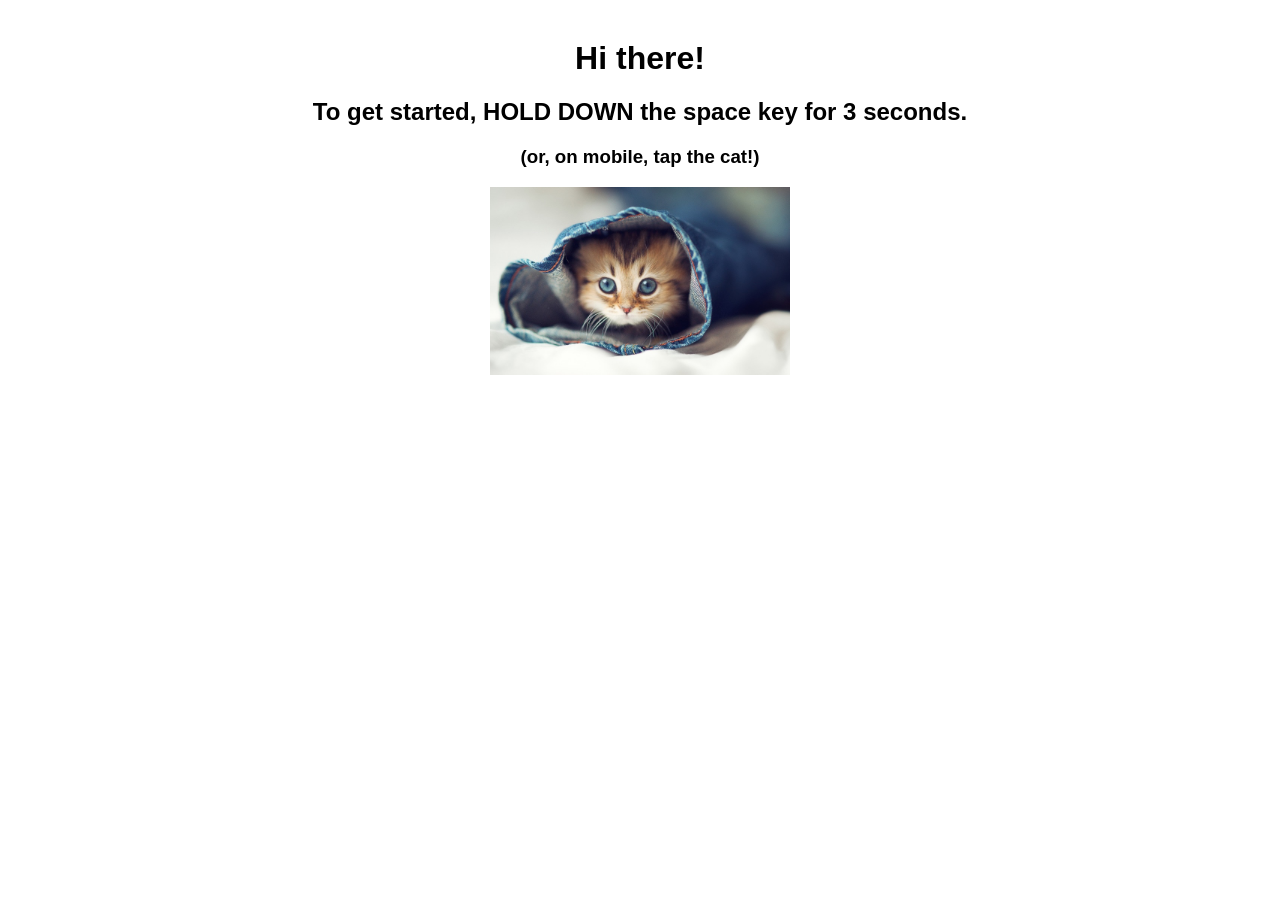
==== index.html @ ca926f3d "add annoying site" ====
<!doctype html>

<!--
  The Annoying Site
  https://theannoyingsite.com

  Author:
    Feross Aboukhadijeh
    https://feross.org

  Patreon:
    If you enjoyed this, please support me on Patreon!
    https://www.patreon.com/feross
-->

<html>
<head>
  <meta charset='UTF-8'>
  <meta name='theme-color' content='#fff' class='theme-color'/>
  <style>
    html, body {
      width: 100%;
      height: 100%;
      margin: 0;
      font-family: -apple-system, BlinkMacSystemFont, 'avenir next', avenir,
        'helvetica neue', helvetica, ubuntu, roboto, noto, 'segoe ui', arial,
        sans-serif;
      overflow: hidden;
    }
    .hello-message {
      margin: 40px;
      text-align: center;
    }
    .logout-messages {
      pointer-events: none;
      color: red;
      margin: 40px;
      position: fixed;
      top: 0;
      left: 0;
      text-shadow: 2px 2px #FFF, 4px 4px 10px #000;
    }
    img {
      width: 300px;
    }
    @keyframes blurslowly {
      0% {
        filter: none;
      }
      92% {
        filter: blur(0);
      }
      96% {
        filter: blur(1px);
      }
      100% {
        filter: blur(0);
      }
    }
    body {
      animation-name: blurslowly;
      animation-iteration-count: infinite;
      animation-duration: 15s;
      animation-play-state: running;
    }
  </style>
</head>
<body>

<template>
  <div class='hello-message'>
    <h1>Hi there!</h1>
    <h2>To get started, HOLD DOWN the space key for 3 seconds.</h2>
    <h3>(or, on mobile, tap the cat!)</h3>

    <img src='/cat-cute.jpg' alt='Cute cat' />
  </div>
  <div class='logout-messages'></div>
</template>

<script src='/index.js'></script>

<script async src='https://www.googletagmanager.com/gtag/js?id=UA-3898076-24'></script>
<script>
  window.dataLayer = window.dataLayer || []
  function gtag () {
    window.dataLayer.push(arguments)
  }
  gtag('js', new Date())
  gtag('config', 'UA-3898076-24')
</script>

</body>
</html>
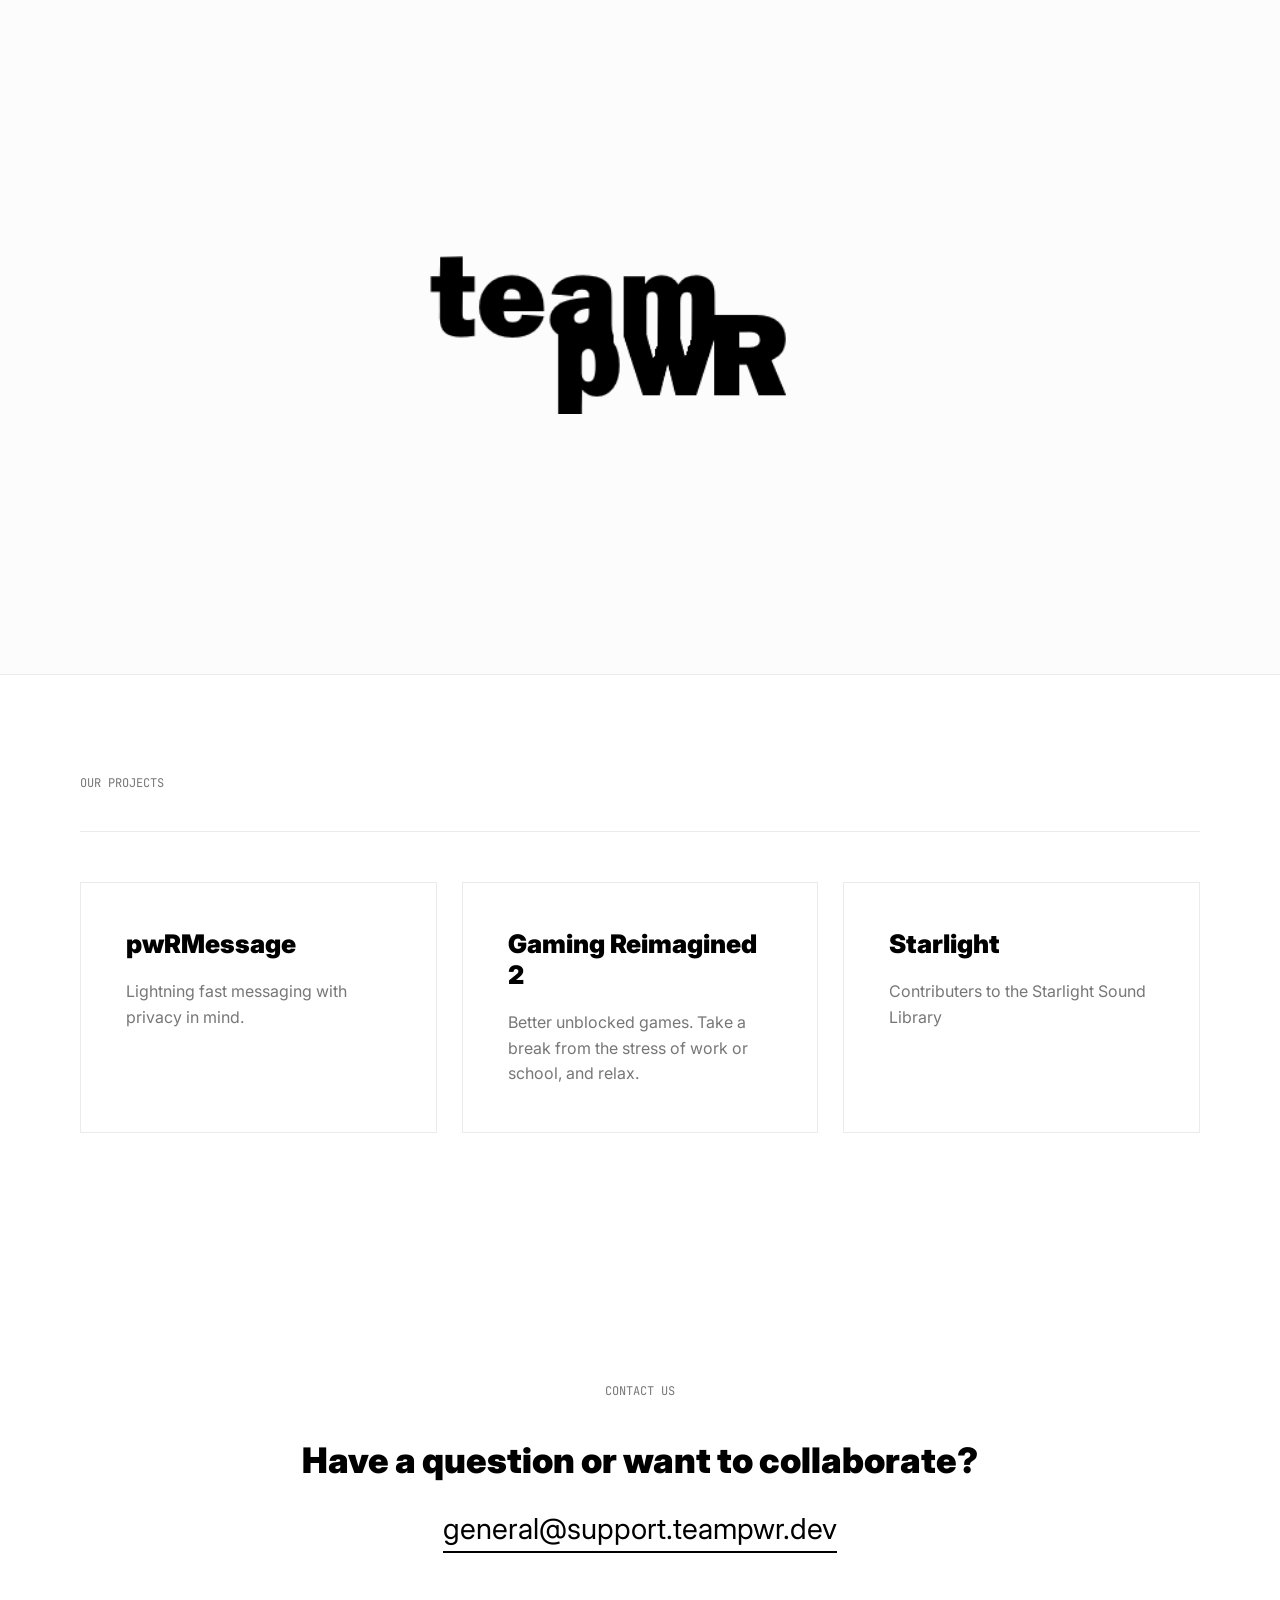
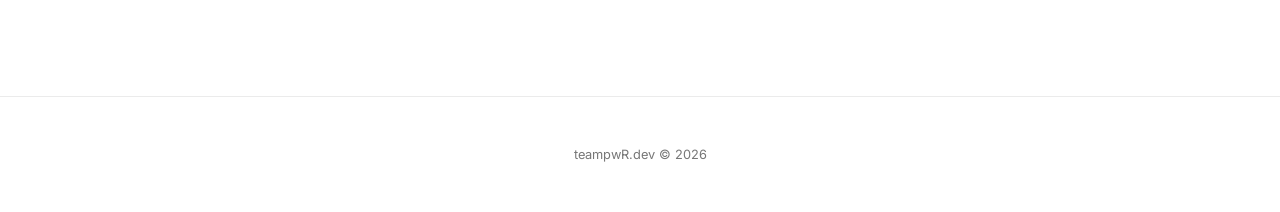
==== commit a7187b80: "create website" ====
--- a/index.html
+++ b/index.html
@@ -1,94 +1,97 @@
-<!doctype html>
-
-<!--
-  The Annoying Site
-  https://theannoyingsite.com
-
-  Author:
-    Feross Aboukhadijeh
-    https://feross.org
-
-  Patreon:
-    If you enjoyed this, please support me on Patreon!
-    https://www.patreon.com/feross
--->
-
-<html>
+<!DOCTYPE html>
+<html lang="en">
 <head>
-  <meta charset='UTF-8'>
-  <meta name='theme-color' content='#fff' class='theme-color'/>
-  <style>
-    html, body {
-      width: 100%;
-      height: 100%;
-      margin: 0;
-      font-family: -apple-system, BlinkMacSystemFont, 'avenir next', avenir,
-        'helvetica neue', helvetica, ubuntu, roboto, noto, 'segoe ui', arial,
-        sans-serif;
-      overflow: hidden;
-    }
-    .hello-message {
-      margin: 40px;
-      text-align: center;
-    }
-    .logout-messages {
-      pointer-events: none;
-      color: red;
-      margin: 40px;
-      position: fixed;
-      top: 0;
-      left: 0;
-      text-shadow: 2px 2px #FFF, 4px 4px 10px #000;
-    }
-    img {
-      width: 300px;
-    }
-    @keyframes blurslowly {
-      0% {
-        filter: none;
-      }
-      92% {
-        filter: blur(0);
-      }
-      96% {
-        filter: blur(1px);
-      }
-      100% {
-        filter: blur(0);
-      }
-    }
-    body {
-      animation-name: blurslowly;
-      animation-iteration-count: infinite;
-      animation-duration: 15s;
-      animation-play-state: running;
-    }
-  </style>
+    <meta charset="UTF-8">
+    <meta name="viewport" content="width=device-width, initial-scale=1.0">
+    <title>teampwR.dev</title>
+    <link rel="stylesheet" href="style.css">
+    <link rel="preconnect" href="https://fonts.googleapis.com">
+    <link rel="icon" href="//cdn.teampwr.dev/favicon.ico">
+    <link href="https://fonts.googleapis.com/css2?family=Inter:wght@400;700;900&family=JetBrains+Mono&display=swap" rel="stylesheet">
 </head>
 <body>
 
-<template>
-  <div class='hello-message'>
-    <h1>Hi there!</h1>
-    <h2>To get started, HOLD DOWN the space key for 3 seconds.</h2>
-    <h3>(or, on mobile, tap the cat!)</h3>
+    <header class="hero">
+        <div class="hero-content">
+            <img src="/logo_dark.png" alt="" class="main-logo">
+        </div>
+    </header>
 
-    <img src='/cat-cute.jpg' alt='Cute cat' />
-  </div>
-  <div class='logout-messages'></div>
-</template>
+    <nav id="navbar" class="navbar">
+        <div class="nav-container">
+            <div class="nav-logo">
+                <img src="/logo_dark.png" alt="Logo">
+            </div>
+            <ul class="nav-links">
+                <li><a href="#projects">Projects</a></li>
+                <li><a href="#contact">Contact</a></li>
+                <!-- <li><a href="//docs.teampwr.dev">Documentation</a></li> -->
+            </ul>
+        </div>
+    </nav>
 
-<script src='/index.js'></script>
+    <main>
+        <!-- Project Grid -->
+        <section id="projects" class="section">
+            <div class="section-header">
+                <span class="label">Our Projects</span>
+            </div>
+            <div class="project-grid">
+                
+                <a href="//gamingreimagined2.teampwr.dev/apps/view/?id=2" target="_blank" class="project-card">
+                    <div class="card-content">
+                        <div class="card-top">
+                            <h3>pwRMessage</h3>
+                        </div>
+                        <p>Lightning fast messaging with privacy in mind.</p>
+                    </div>
+                </a>
 
-<script async src='https://www.googletagmanager.com/gtag/js?id=UA-3898076-24'></script>
-<script>
-  window.dataLayer = window.dataLayer || []
-  function gtag () {
-    window.dataLayer.push(arguments)
-  }
-  gtag('js', new Date())
-  gtag('config', 'UA-3898076-24')
-</script>
+                <a href="//gamingreimagined2.teampwr.dev" target="_blank" class="project-card">
+                    <div class="card-content">
+                        <div class="card-top">
+                            <h3>Gaming Reimagined 2</h3>
+                        </div>
+                        <p>Better unblocked games. Take a break from the stress of work or school, and relax.</p>
+                    </div>
+                </a>
 
+                <a href="//unixityyy.github.io/starlight" target="_blank" class="project-card">
+                    <div class="card-content">
+                        <div class="card-top">
+                            <h3>Starlight</h3>
+                        </div>
+                        <p>Contributers to the Starlight Sound Library</p>
+                    </div>
+                </a>
+
+            </div>
+        </section>
+
+        <section id="contact" class="section contact-section">
+            <div class="contact-box">
+                <span class="label">Contact Us</span>
+                <h2>Have a question or want to collaborate?</h2>
+                <a href="mailto:general@support.teampwr.dev" class="email-link">general@support.teampwr.dev</a>
+            </div>
+        </section>
+    </main>
+
+    <footer>
+        <div class="footer-content">
+            <span>teampwR.dev &copy; 2026</span>
+        </div>
+    </footer>
+
+    <script>
+        const nav = document.querySelector('#navbar');
+        window.addEventListener('scroll', () => {
+            if (window.scrollY > 40) {
+                nav.classList.add('visible');
+            } else {
+                nav.classList.remove('visible');
+            }
+        });
+    </script>
 </body>
-</html>
+</html>
--- a/style.css
+++ b/style.css
@@ -0,0 +1,294 @@
+:root {
+    --bg: #ffffff;
+    --hero-bg: #fcfcfc;
+    --text: #000000;
+    --muted: #777777;
+    --border: #ebebeb;
+}
+
+* {
+    margin: 0;
+    padding: 0;
+    box-sizing: border-box;
+}
+
+body {
+    background-color: var(--bg);
+    color: var(--text);
+    font-family: 'Inter', sans-serif;
+    -webkit-font-smoothing: antialiased;
+}
+
+.hero {
+    height: 75vh; 
+    display: flex;
+    justify-content: center;
+    align-items: center;
+    background-color: var(--hero-bg);
+    border-bottom: 1px solid var(--border);
+}
+
+.main-logo {
+    width: 420px;
+    max-width: 85%;
+    height: auto;
+}
+
+.navbar {
+    position: fixed;
+    top: -100px;
+    left: 0;
+    width: 100%;
+    height: 80px;
+    background: rgba(255, 255, 255, 0.95);
+    backdrop-filter: blur(10px);
+    z-index: 1000;
+    border-bottom: 1px solid var(--border);
+    transition: top 0.3s ease;
+}
+
+.navbar.visible { top: 0; }
+
+.nav-container {
+    max-width: 1200px;
+    margin: 0 auto;
+    height: 100%;
+    display: flex;
+    justify-content: space-between;
+    align-items: center;
+    padding: 0 40px;
+}
+
+.nav-logo img { 
+    height: 45px;
+    width: auto;
+}
+
+.nav-links {
+    display: flex;
+    gap: 30px;
+    list-style: none;
+}
+
+.nav-links a {
+    text-decoration: none;
+    color: var(--text);
+    font-weight: 700;
+    font-size: 0.75rem;
+    text-transform: uppercase;
+    letter-spacing: 1.5px;
+}
+
+/* Sections */
+.section {
+    padding: 100px 40px;
+    max-width: 1200px;
+    margin: 0 auto;
+}
+
+.label {
+    font-family: 'JetBrains Mono', monospace;
+    font-size: 0.75rem;
+    text-transform: uppercase;
+    color: var(--muted);
+    display: block;
+    margin-bottom: 40px;
+}
+
+.section-header { 
+    border-bottom: 1px solid var(--border); 
+    margin-bottom: 50px; 
+}
+
+.project-grid {
+    display: grid;
+    grid-template-columns: repeat(auto-fit, minmax(350px, 1fr));
+    gap: 25px;
+}
+
+.project-card {
+    text-decoration: none;
+    color: inherit;
+    padding: 45px;
+    border: 1px solid var(--border);
+    transition: transform 0.2s ease, border-color 0.2s ease;
+}
+
+.project-card:hover {
+    border-color: var(--text);
+    transform: translateY(-4px);
+    background: #fafafa;
+}
+
+.card-top {
+    display: flex;
+    justify-content: space-between;
+    align-items: center;
+    margin-bottom: 20px;
+}
+
+.project-card h3 { font-size: 1.6rem; font-weight: 900; }
+
+.tag {
+    font-family: 'JetBrains Mono', monospace;
+    font-size: 0.65rem;
+    background: #f0f0f0;
+    padding: 5px 10px;
+    border-radius: 4px;
+    font-weight: 700;
+}
+
+.project-card p { color: var(--muted); line-height: 1.6; }
+
+.contact-section {
+    text-align: center;
+    padding: 150px 40px;
+}
+
+.contact-box h2 {
+    font-size: 2.2rem;
+    font-weight: 900;
+    margin-bottom: 30px;
+}
+
+.email-link {
+    font-size: 1.8rem;
+    color: var(--text);
+    text-decoration: none;
+    font-weight: 400;
+    border-bottom: 2px solid var(--text);
+    padding-bottom: 5px;
+}
+
+.email-link:hover { opacity: 0.5; }
+
+footer {
+    padding: 50px;
+    text-align: center;
+    border-top: 1px solid var(--border);
+    color: var(--muted);
+    font-size: 0.8rem;
+}
+
+@media (max-width: 768px) {
+    .main-logo { width: 300px; }
+    .email-link { font-size: 1.1rem; }
+}
+
+.navbar.always-on {
+    top: 0 !important;
+    position: sticky;
+    background: rgba(255, 255, 255, 1);
+}
+
+.subpage {
+    background-color: #ffffff;
+}
+
+.legal-container {
+    max-width: 800px;
+    margin: 0 auto;
+    padding: 60px 40px 120px 40px;
+    min-height: 80vh;
+}
+
+.content-header {
+    margin-bottom: 60px;
+    padding-top: 40px;
+}
+
+.content-header h1 {
+    font-size: 3rem;
+    font-weight: 900;
+    margin: 10px 0;
+}
+
+.last-updated {
+    font-family: 'JetBrains Mono', monospace;
+    font-size: 0.8rem;
+    color: var(--muted);
+}
+
+.prose p {
+    font-size: 1.1rem;
+    line-height: 1.8;
+    color: #333;
+    margin-bottom: 25px;
+}
+
+.prose h3 {
+    font-size: 1.4rem;
+    font-weight: 700;
+    margin: 40px 0 15px 0;
+}
+
+.nav-logo a {
+    display: flex;
+    align-items: center;
+}
+
+@media (max-width: 768px) {
+    .content-header h1 {
+        font-size: 2.2rem;
+    }
+    .legal-container {
+        padding: 40px 25px;
+    }
+}
+
+.error-page {
+    background-color: #ffffff;
+    height: 100vh;
+    display: flex;
+    flex-direction: column;
+}
+
+.error-container {
+    flex: 1;
+    display: flex;
+    justify-content: center;
+    align-items: center;
+    text-align: center;
+    padding: 20px;
+}
+
+.big-404 {
+    font-size: clamp(8rem, 20vw, 15rem);
+    font-weight: 900;
+    line-height: 1;
+    letter-spacing: -5px;
+    margin-bottom: 20px;
+    background: linear-gradient(180deg, #000 0%, #444 100%);
+    -webkit-background-clip: text;
+    -webkit-text-fill-color: transparent;
+}
+
+.error-content p {
+    font-size: 1.2rem;
+    color: var(--muted);
+    margin-bottom: 40px;
+}
+
+.back-home {
+    display: inline-block;
+    padding: 15px 35px;
+    background-color: var(--text);
+    color: #fff;
+    text-decoration: none;
+    font-weight: 700;
+    font-size: 0.9rem;
+    text-transform: uppercase;
+    letter-spacing: 1px;
+    border-radius: 4px;
+    transition: opacity 0.2s;
+}
+
+.back-home:hover {
+    opacity: 0.8;
+}
+
+@media (max-width: 768px) {
+    .big-404 {
+        letter-spacing: -2px;
+    }
+}
